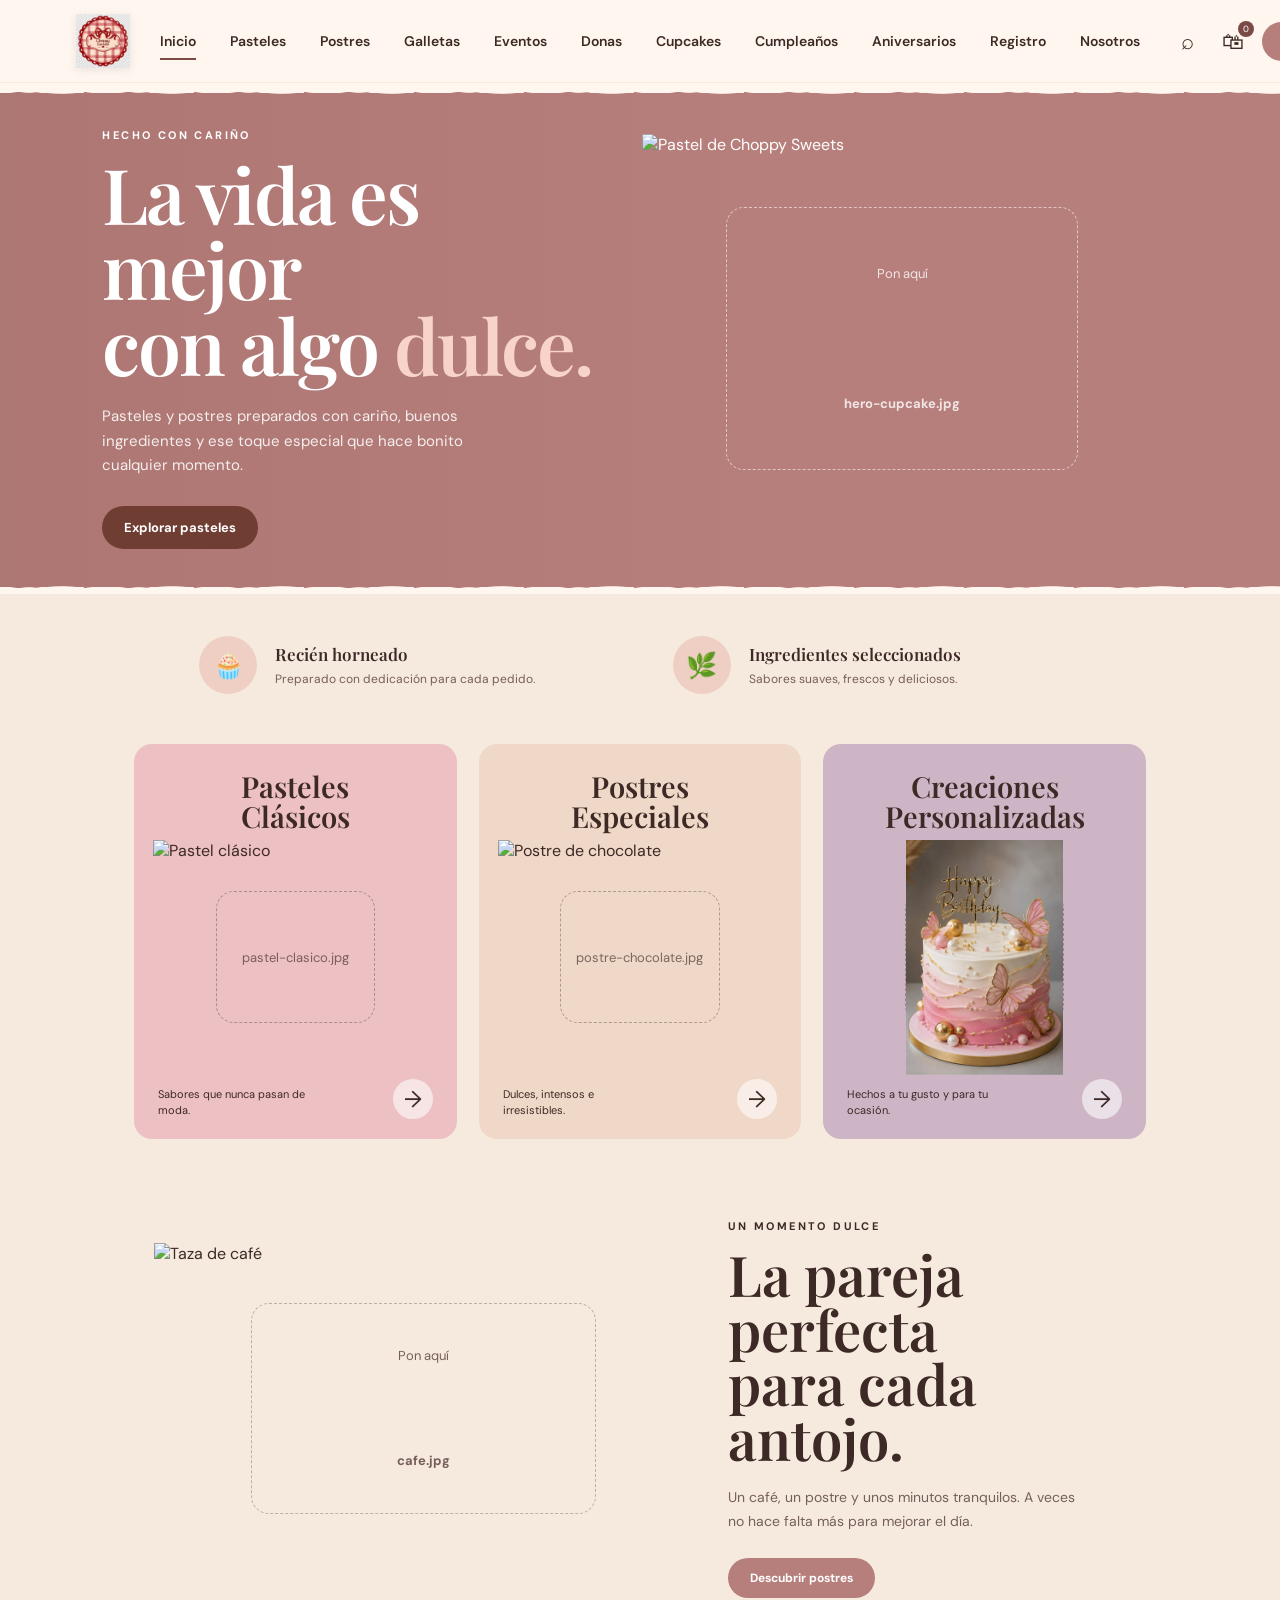
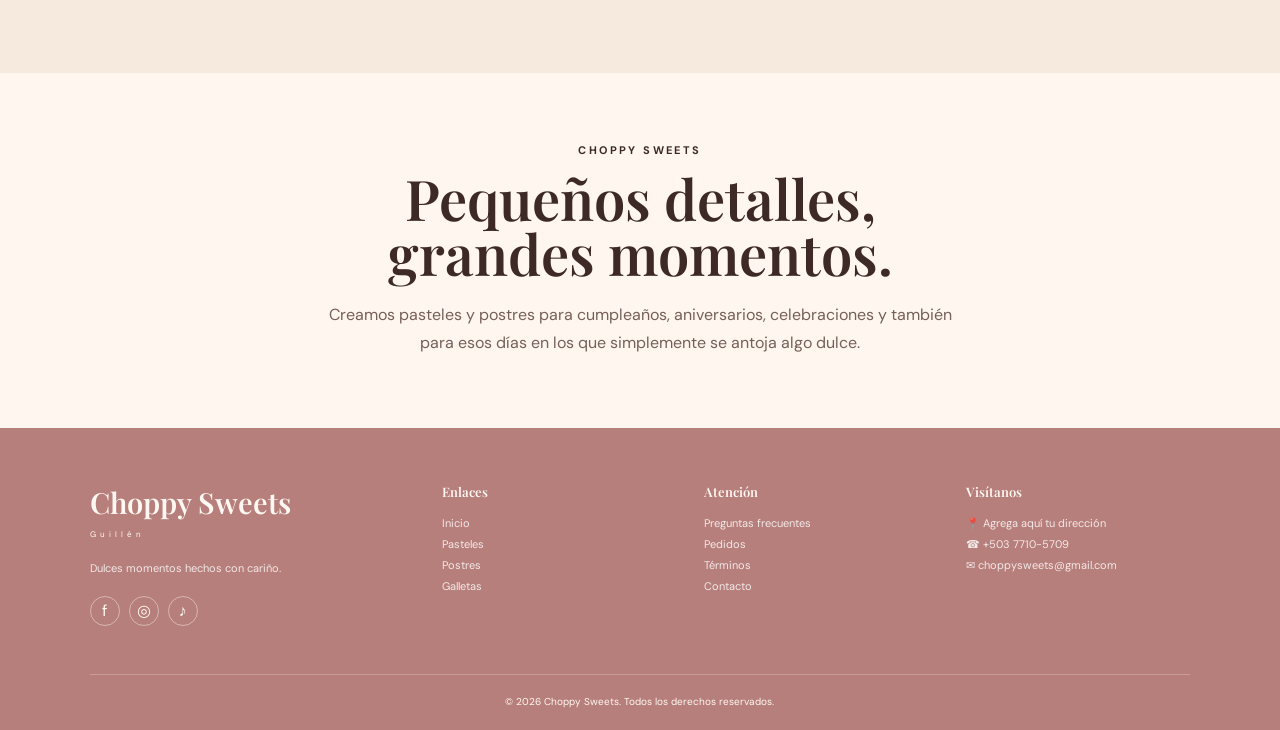
==== index.html @ 7432e02d "primer commit" ====
<!DOCTYPE html>
<html lang="es">
<head>
  <meta charset="UTF-8">
  <meta name="viewport" content="width=device-width, initial-scale=1.0">
  <title>Choppy Sweets</title>
  <link rel="icon" type="image/png" href="logo-choppy-sweets.jfif">

  <link rel="preconnect" href="https://fonts.googleapis.com">
  <link rel="preconnect" href="https://fonts.gstatic.com" crossorigin>
  <link href="https://fonts.googleapis.com/css2?family=DM+Sans:wght@400;500;600;700&family=Playfair+Display:wght@500;600;700&display=swap" rel="stylesheet">

  <link rel="stylesheet" href="style.css">
</head>
<body>

  <!-- =========================
       ENCABEZADO
  ========================== -->
  <header class="topbar">
    <a href="index.html" class="brand">
      <img src="logo-choppy-sweets.jfif" alt="Choppy Sweets" onerror="this.style.display='none'; this.nextElementSibling.style.display='block';">
      <span class="brand-fallback">Choppy Sweets<small>BAKERY</small></span>
    </a>

    <button class="menu-btn" id="menuBtn" aria-label="Abrir menú">☰</button>

    <nav class="nav" id="nav">
      <a href="index.html" class="active">Inicio</a>
        <a href="pasteles/Pasteles.html">Pasteles</a>
      <a href="postres/Postres.html">Postres</a>
      <a href="galletas/Galletas.html">Galletas</a>
      <a href="eventos/Eventos.html">Eventos</a>
      <a href="donas/Donas.html">Donas</a>
      <a href="cupcakes/Cupcakes.html">Cupcakes</a>
      <a href="cumpleaños/Cumpleaños.html">Cumpleaños</a>
      <a href="aniversarios/Aniversarios.html">Aniversarios</a>
      <a href="registro/Registro.html">Registro</a>
      <a href="#nosotros">Nosotros</a>
    </nav>

    <div class="header-actions">
      <button class="icon-btn" aria-label="Buscar" id="searchBtn">⌕</button>
      <a class="icon-btn cart cart-link" href="carrito/Carrito.html" aria-label="Abrir carrito">🛍
        <span id="cartCount">0</span>
      </a>
      <a href="contacto/Contacto.html" class="order-btn">Ordenar</a>
    </div>
  </header>

  <!-- =========================
       HERO
  ========================== -->
  <section class="hero">
    <div class="brush brush-top"></div>
    <div class="hero-copy">
      <span class="mini">HECHO CON CARIÑO</span>
      <h1>La vida es mejor<br>con algo <em>dulce.</em></h1>
      <p>
        Pasteles y postres preparados con cariño,
        buenos ingredientes y ese toque especial
        que hace bonito cualquier momento.
      </p>
      <a href="logo-choppy-sweets.jfif" class="primary-btn">Explorar pasteles</a>
    </div>

    <div class="hero-image">
      <img src="Logo_de_pasteles.jfif" alt="Pastel de Choppy Sweets">
      <span class="placeholder">Pon aquí<br><b>hero-cupcake.jpg</b></span>
    </div>
    <div class="brush brush-bottom"></div>
  </section>

  <!-- =========================
       BENEFICIOS
  ========================== -->
  <section class="benefits">
    <article>
      <div class="benefit-icon">🧁</div>
      <div>
        <h3>Recién horneado</h3>
        <p>Preparado con dedicación para cada pedido.</p>
      </div>
    </article>

    <article>
      <div class="benefit-icon">🌿</div>
      <div>
        <h3>Ingredientes seleccionados</h3>
        <p>Sabores suaves, frescos y deliciosos.</p>
      </div>
    </article>
  </section>

  <!-- =========================
       COLECCIONES
  ========================== -->
  <section class="collections">
    <article class="collection-card rose">
      <h2>Pasteles<br>Clásicos</h2>
      <div class="collection-image">
        <img src="Pastel_clasico.jfif" alt="Pastel clásico">
        <span class="placeholder">pastel-clasico.jpg</span>
      </div>
      <footer>
        <p>Sabores que nunca pasan de moda.</p>
        <a href="pasteles/pasteles.html">→</a>
      </footer>
    </article>

    <article class="collection-card cream">
      <h2>Postres<br>Especiales</h2>
      <div class="collection-image">
        <img src="Postres_personalizados.jfif" alt="Postre de chocolate">
        <span class="placeholder">postre-chocolate.jpg</span>
      </div>
      <footer>
        <p>Dulces, intensos e irresistibles.</p>
        <a href="postres/postres.html">→</a>
      </footer>
    </article>

    <article class="collection-card lavender">
      <h2>Creaciones<br>Personalizadas</h2>
      <div class="collection-image">
        <img src="pasteles_personalizados.jfif" alt="Pastel personalizado">
        <span class="placeholder">pastel-personalizado.jpg</span>
      </div>
      <footer>
        <p>Hechos a tu gusto y para tu ocasión.</p>
        <a href="aniversarios/aniversarios.html">→</a>
      </footer>
    </article>
  </section>

  <!-- =========================
       CAFÉ + POSTRE
  ========================== -->
  <section class="pairing">
    <div class="pairing-image">
      <img src="Cafe_postre.jfif" alt="Taza de café">
      <span class="placeholder">Pon aquí<br><b>cafe.jpg</b></span>
    </div>

    <div class="pairing-copy">
      <span class="mini">UN MOMENTO DULCE</span>
      <h2>La pareja perfecta<br>para cada antojo.</h2>
      <p>
        Un café, un postre y unos minutos tranquilos.
        A veces no hace falta más para mejorar el día.
      </p>
      <a href="postres/postres.html" class="secondary-btn">Descubrir postres</a>
    </div>
  </section>

  <!-- =========================
       NOSOTROS
  ========================== -->
  <section class="about" id="nosotros">
    <span class="mini">CHOPPY SWEETS</span>
    <h2>Pequeños detalles,<br>grandes momentos.</h2>
    <p>
      Creamos pasteles y postres para cumpleaños, aniversarios,
      celebraciones y también para esos días en los que simplemente
      se antoja algo dulce.
    </p>
  </section>
  <!-- =========================
       FOOTER
  ========================== -->
  <footer class="footer">
    <div class="footer-brand">
      <strong>Choppy Sweets</strong>
      <small>Guillén</small>
      <p>Dulces momentos hechos con cariño.</p>
      <div class="socials">
        <a href="#" aria-label="Facebook">f</a>
        <a href="#" aria-label="Instagram">◎</a>
        <a href="#" aria-label="TikTok">♪</a>
      </div>
    </div>

    <div>
      <h4>Enlaces</h4>
      <a href="index.html">Inicio</a>
      <a href="pasteles/Pasteles.html">Pasteles</a>
      <a href="postres/Postres.html">Postres</a>
      <a href="galletas/Galletas.html">Galletas</a>
    </div>

    <div>
      <h4>Atención</h4>
      <a href="#">Preguntas frecuentes</a>
      <a href="#">Pedidos</a>
      <a href="#">Términos</a>
      <a href="contacto/Contacto.html">Contacto</a>
    </div>

    <div>
      <h4>Visítanos</h4>
      <p>📍 Agrega aquí tu dirección</p>
      <p>☎ +503 7710-5709</p>
      <p>✉ choppysweets@gmail.com</p>
    </div>

    <div class="copyright">© 2026 Choppy Sweets. Todos los derechos reservados.</div>
  </footer>

  <!-- Buscador sencillo -->
  <div class="search-modal" id="searchModal">
    <div class="search-box">
      <button id="closeSearch" class="close-search">×</button>
      <h3>¿Qué se te antoja?</h3>
      <input type="text" id="searchInput" placeholder="Pasteles, postres, galletas...">
      <div id="searchResults"></div>
    </div>
  </div>

  <script src="script.js"></script>
</body>
</html>
---- style.css ----
:root{
  --cream:#f6eadf;
  --cream-2:#fff7ef;
  --rose:#b77f7c;
  --rose-dark:#7b4a46;
  --pink:#edc1c4;
  --lavender:#cdb5c6;
  --peach:#efd8c7;
  --ink:#3d2925;
  --muted:#765f5a;
  --line:#d7bdb2;
  --white:#fffdf9;
}

*{
  box-sizing:border-box;
  margin:0;
  padding:0;
}

html{
  scroll-behavior:smooth;
}

body{
  font-family:'DM Sans',sans-serif;
  color:var(--ink);
  background:var(--cream);
  overflow-x:hidden;
}

a{
  color:inherit;
  text-decoration:none;
}

img{
  display:block;
  width:100%;
}

button{
  font:inherit;
}

/* ================= HEADER ================= */

.topbar{
  min-height:76px;
  padding:14px clamp(20px,6vw,76px);
  display:flex;
  align-items:center;
  gap:30px;
  background:var(--cream-2);
  border-bottom:1px solid rgba(123,74,70,.08);
  position:sticky;
  top:0;
  z-index:50;
}

.brand{
  width:165px;
  flex-shrink:0;
}

.brand img{
  max-height:54px;
  object-fit:contain;
  object-position:left center;
}

.brand-fallback{
  display:none;
  font:600 27px 'Playfair Display',serif;
  line-height:.88;
}

.brand-fallback small{
  display:block;
  margin-top:7px;
  font:600 8px 'DM Sans',sans-serif;
  letter-spacing:4px;
}

.nav{
  margin-left:auto;
  display:flex;
  align-items:center;
  gap:34px;
}

.nav a{
  position:relative;
  font-size:14px;
  font-weight:600;
}

.nav a::after{
  content:'';
  position:absolute;
  left:0;
  right:100%;
  bottom:-10px;
  height:2px;
  background:var(--rose-dark);
  transition:.2s ease;
}

.nav a:hover::after,
.nav a.active::after{
  right:0;
}

.header-actions{
  display:flex;
  align-items:center;
  gap:12px;
}

.icon-btn{
  position:relative;
  width:34px;
  height:34px;
  border:0;
  background:transparent;
  color:var(--ink);
  font-size:22px;
  cursor:pointer;
}

.cart span{
  position:absolute;
  top:-3px;
  right:-4px;
  width:16px;
  height:16px;
  border-radius:50%;
  display:grid;
  place-items:center;
  background:var(--rose-dark);
  color:white;
  font-size:9px;
}

.order-btn,
.primary-btn,
.secondary-btn{
  display:inline-flex;
  align-items:center;
  justify-content:center;
  border-radius:30px;
  font-weight:700;
  transition:.2s ease;
}

.order-btn{
  padding:11px 20px;
  background:var(--rose);
  color:white;
  font-size:13px;
}

.order-btn:hover,
.primary-btn:hover,
.secondary-btn:hover{
  transform:translateY(-2px);
}

.menu-btn{
  display:none;
  border:0;
  background:transparent;
  font-size:25px;
  color:var(--ink);
  cursor:pointer;
}

/* ================= HERO ================= */

.hero{
  position:relative;
  min-height:500px;
  display:grid;
  grid-template-columns:1fr 1.05fr;
  align-items:center;
  padding:45px clamp(24px,8vw,110px);
  background:
    linear-gradient(90deg, rgba(116,70,67,.15), transparent 60%),
    var(--rose);
  color:white;
  overflow:hidden;
}

.hero-copy{
  position:relative;
  z-index:4;
  max-width:500px;
}

.mini{
  display:block;
  margin-bottom:14px;
  font-size:11px;
  font-weight:700;
  letter-spacing:2.4px;
}

.hero h1{
  font:600 clamp(49px,6vw,78px)/.98 'Playfair Display',serif;
  letter-spacing:-2px;
}

.hero h1 em{
  color:#f7d3ca;
  font-style:normal;
}

.hero-copy p{
  max-width:400px;
  margin:22px 0 28px;
  font-size:15px;
  line-height:1.65;
  color:rgba(255,255,255,.88);
}

.primary-btn{
  padding:13px 22px;
  background:#6f3d31;
  color:white;
  font-size:13px;
}

.hero-image{
  position:relative;
  z-index:3;
  min-height:410px;
  display:flex;
  align-items:center;
  justify-content:center;
}

.hero-image img{
  width:min(100%,520px);
  height:410px;
  object-fit:contain;
  position:relative;
  z-index:2;
}

.placeholder{
  position:absolute;
  inset:18%;
  z-index:1;
  display:grid;
  place-items:center;
  text-align:center;
  border:1px dashed rgba(255,255,255,.55);
  border-radius:18px;
  color:rgba(255,255,255,.8);
  font-size:13px;
}

.hero-image img[src]:not([src=""]){
  z-index:2;
}

.hero-image img:not([src]),
.hero-image img[src=""]{
  display:none;
}

/* bordes tipo pincel */
.brush{
  position:absolute;
  left:-2%;
  width:104%;
  height:32px;
  z-index:5;
  pointer-events:none;
  background:
    radial-gradient(ellipse at 20% 50%, var(--cream-2) 0 38%, transparent 40%),
    radial-gradient(ellipse at 50% 50%, var(--cream-2) 0 36%, transparent 38%),
    radial-gradient(ellipse at 80% 50%, var(--cream-2) 0 40%, transparent 42%);
  background-size:110px 35px;
}

.brush-top{
  top:-17px;
}

.brush-bottom{
  bottom:-17px;
}

/* ================= BENEFICIOS ================= */

.benefits{
  max-width:930px;
  margin:0 auto;
  padding:42px 24px 20px;
  display:grid;
  grid-template-columns:1fr 1fr;
  gap:65px;
}

.benefits article{
  display:flex;
  align-items:center;
  gap:18px;
}

.benefit-icon{
  width:58px;
  height:58px;
  flex-shrink:0;
  border-radius:50%;
  display:grid;
  place-items:center;
  background:#efcfc4;
  font-size:25px;
}

.benefits h3{
  margin-bottom:5px;
  font:600 17px 'Playfair Display',serif;
}

.benefits p{
  color:var(--muted);
  font-size:12px;
  line-height:1.5;
}

/* ================= COLECCIONES ================= */

.collections{
  max-width:1060px;
  margin:0 auto;
  padding:30px 24px 60px;
  display:grid;
  grid-template-columns:repeat(3,1fr);
  gap:22px;
}

.collection-card{
  min-height:385px;
  padding:28px 24px 20px;
  border-radius:18px;
  overflow:hidden;
  display:flex;
  flex-direction:column;
}

.collection-card.rose{background:var(--pink);}
.collection-card.cream{background:var(--peach);}
.collection-card.lavender{background:var(--lavender);}

.collection-card h2{
  text-align:center;
  font:600 29px/1.03 'Playfair Display',serif;
}

.collection-image{
  position:relative;
  flex:1;
  min-height:230px;
  margin:8px -5px 4px;
}

.collection-image img{
  height:235px;
  object-fit:contain;
  position:relative;
  z-index:2;
}

.collection-image .placeholder{
  inset:22%;
  border-color:rgba(61,41,37,.35);
  color:rgba(61,41,37,.65);
}

.collection-card footer{
  display:flex;
  align-items:flex-end;
  justify-content:space-between;
  gap:16px;
}

.collection-card footer p{
  max-width:150px;
  font-size:11px;
  line-height:1.45;
}

.collection-card footer a{
  width:40px;
  height:40px;
  flex-shrink:0;
  border-radius:50%;
  display:grid;
  place-items:center;
  background:rgba(255,255,255,.58);
  font-size:23px;
  transition:.2s;
}

.collection-card footer a:hover{
  transform:translateX(4px);
}

/* ================= PAIRING ================= */

.pairing{
  max-width:1020px;
  margin:0 auto;
  padding:20px 24px 75px;
  display:grid;
  grid-template-columns:1.15fr .85fr;
  align-items:center;
  gap:35px;
}

.pairing-image{
  position:relative;
  min-height:330px;
}

.pairing-image img{
  height:330px;
  object-fit:contain;
  position:relative;
  z-index:2;
}

.pairing-image .placeholder{
  inset:18%;
  border-color:rgba(61,41,37,.3);
  color:var(--muted);
}

.pairing-copy h2,
.about h2{
  font:600 clamp(38px,5vw,56px)/.98 'Playfair Display',serif;
}

.pairing-copy p{
  margin:20px 0 24px;
  max-width:360px;
  color:var(--muted);
  line-height:1.7;
  font-size:14px;
}

.secondary-btn{
  padding:12px 22px;
  background:var(--rose);
  color:white;
  font-size:12px;
}

/* ================= ABOUT ================= */

.about{
  padding:70px 24px;
  text-align:center;
  background:var(--cream-2);
}

.about h2{
  margin-bottom:20px;
}

.about p{
  max-width:650px;
  margin:auto;
  color:var(--muted);
  line-height:1.8;
}

/* ================= FOOTER ================= */

.footer{
  padding:55px clamp(24px,7vw,90px) 22px;
  display:grid;
  grid-template-columns:1.4fr repeat(3,1fr);
  gap:38px;
  background:var(--rose);
  color:#fff8f2;
}

.footer-brand strong{
  display:block;
  font:600 29px 'Playfair Display',serif;
}

.footer-brand small{
  letter-spacing:4px;
  font-size:8px;
}

.footer-brand p{
  max-width:220px;
  margin:18px 0;
  font-size:11px;
  line-height:1.6;
  color:rgba(255,255,255,.82);
}

.socials{
  display:flex;
  gap:9px;
}

.socials a{
  width:30px;
  height:30px;
  border-radius:50%;
  display:grid;
  place-items:center;
  border:1px solid rgba(255,255,255,.42);
}

.footer h4{
  margin-bottom:16px;
  font:600 13px 'Playfair Display',serif;
}

.footer>div:not(.footer-brand) a,
.footer>div:not(.footer-brand) p{
  display:block;
  margin:7px 0;
  font-size:11px;
  color:rgba(255,255,255,.83);
}

.copyright{
  grid-column:1/-1;
  padding-top:20px;
  margin-top:10px;
  border-top:1px solid rgba(255,255,255,.22);
  text-align:center;
  font-size:10px;
}

/* ================= BUSCADOR ================= */

.search-modal{
  position:fixed;
  inset:0;
  z-index:100;
  display:none;
  place-items:center;
  padding:20px;
  background:rgba(54,34,30,.48);
  backdrop-filter:blur(6px);
}

.search-modal.open{
  display:grid;
}

.search-box{
  position:relative;
  width:min(520px,100%);
  padding:34px;
  border-radius:18px;
  background:var(--cream-2);
  box-shadow:0 30px 80px rgba(45,27,24,.25);
}

.search-box h3{
  margin-bottom:18px;
  font:600 30px 'Playfair Display',serif;
}

.search-box input{
  width:100%;
  padding:13px 15px;
  border:1px solid var(--line);
  border-radius:10px;
  background:white;
  outline:none;
  color:var(--ink);
}

.close-search{
  position:absolute;
  top:12px;
  right:16px;
  border:0;
  background:transparent;
  font-size:28px;
  color:var(--ink);
  cursor:pointer;
}

#searchResults{
  margin-top:12px;
}

.search-result{
  display:block;
  padding:11px 2px;
  border-bottom:1px solid var(--line);
  font-size:13px;
}

/* ================= RESPONSIVE ================= */

@media(max-width:900px){
  .menu-btn{
    display:block;
    margin-left:auto;
  }

  .nav{
    position:absolute;
    top:100%;
    left:0;
    right:0;
    display:none;
    flex-direction:column;
    align-items:stretch;
    gap:0;
    padding:12px 24px 20px;
    background:var(--cream-2);
    border-bottom:1px solid var(--line);
  }

  .nav.open{
    display:flex;
  }

  .nav a{
    padding:12px 0;
  }

  .nav a::after{
    display:none;
  }

  .header-actions{
    margin-left:0;
  }

  .icon-btn{
    display:none;
  }

  .hero{
    grid-template-columns:1fr;
    padding-top:70px;
    text-align:center;
  }

  .hero-copy{
    margin:auto;
  }

  .hero-copy p{
    margin-left:auto;
    margin-right:auto;
  }

  .hero-image{
    min-height:330px;
  }

  .hero-image img{
    height:330px;
  }

  .collections{
    grid-template-columns:1fr;
    max-width:560px;
  }

  .pairing{
    grid-template-columns:1fr;
    text-align:center;
  }

  .pairing-copy p{
    margin-left:auto;
    margin-right:auto;
  }

  .footer{
    grid-template-columns:1fr 1fr;
  }
}

@media(max-width:600px){
  .topbar{
    padding:12px 16px;
    gap:12px;
  }

  .brand{
    width:125px;
  }

  .order-btn{
    padding:9px 13px;
    font-size:11px;
  }

  .benefits{
    grid-template-columns:1fr;
    gap:20px;
  }

  .hero{
    padding-left:20px;
    padding-right:20px;
  }

  .hero h1{
    font-size:48px;
  }

  .collection-card{
    min-height:350px;
  }

  .footer{
    grid-template-columns:1fr;
  }

  .copyright{
    grid-column:1;
  }
}
/* =========================
   ANIMACIÓN DEL LOGO
========================= */

.brand img {
  animation: logoFlotando 3s ease-in-out infinite;
  transform-origin: center;
}

/* Movimiento suave hacia arriba y abajo */
@keyframes logoFlotando {
  0%, 100% {
    transform: translateY(0) rotate(0deg);
  }

  25% {
    transform: translateY(-5px) rotate(-2deg);
  }

  50% {
    transform: translateY(0) rotate(0deg);
  }

  75% {
    transform: translateY(-5px) rotate(2deg);
  }
}

/* Efecto al pasar el mouse */
.brand:hover img {
  animation: logoRebote 0.7s ease;
}

@keyframes logoRebote {
  0% {
    transform: scale(1);
  }

  30% {
    transform: scale(1.08) rotate(-4deg);
  }

  60% {
    transform: scale(0.95) rotate(4deg);
  }

  100% {
    transform: scale(1) rotate(0deg);
  }
}

/* =========================
   CARRITO GLOBAL
========================= */
.cart-link{
  display:grid;
  place-items:center;
  text-decoration:none;
}
.cart-link #cartCount{
  pointer-events:none;
}
/* Ajustes para el logo sin fondo */
.brand {
  display: flex;
  align-items: center;
  width: auto; /* Permite que el contenedor se ajuste al ancho real del logo */
  flex-shrink: 0;
}

.brand img {
  height: 58px; /* Controla la altura en la barra superior */
  width: auto;  /* Mantiene la proporción circular del logo */
  object-fit: contain;
  filter: drop-shadow(0 2px 4px rgba(0, 0, 0, 0.08)); /* Sombra suave opcional */
}
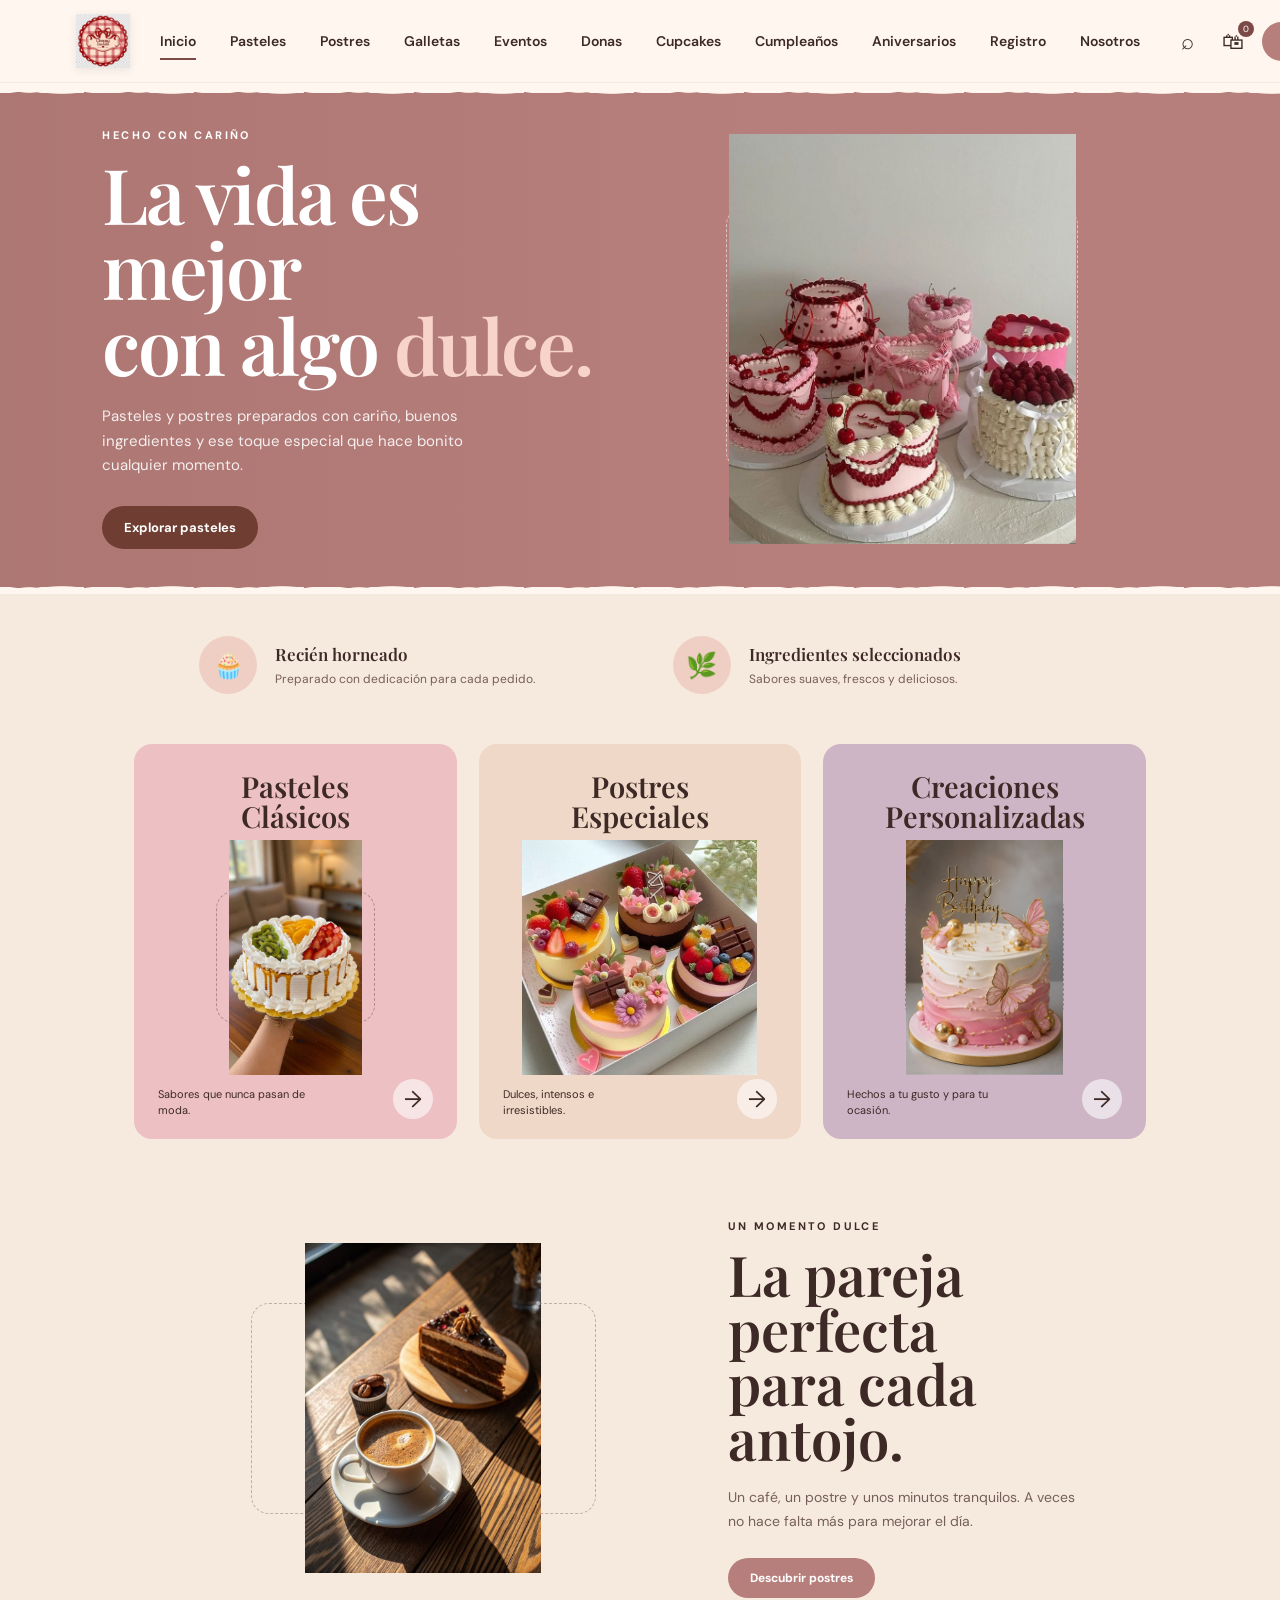
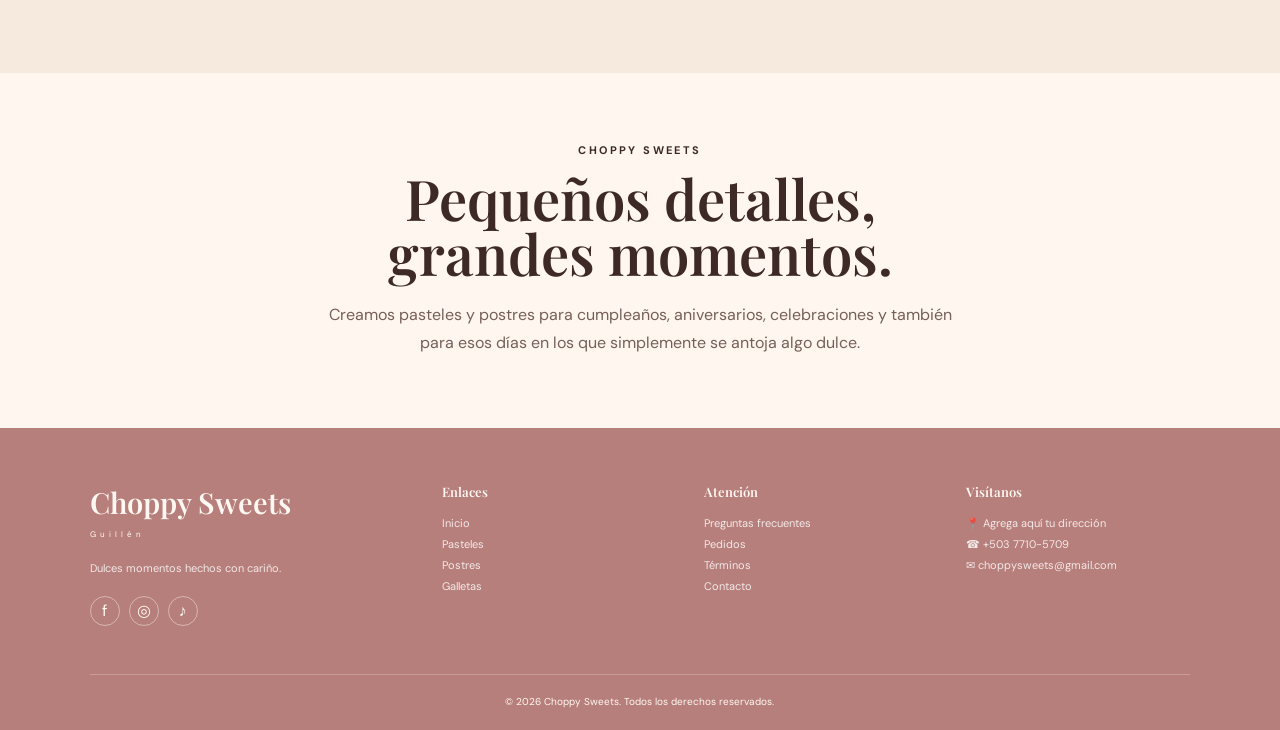
==== commit 324a6295: "Fix links and image filenames in index.html" ====
--- a/index.html
+++ b/index.html
@@ -27,15 +27,15 @@
 
     <nav class="nav" id="nav">
       <a href="index.html" class="active">Inicio</a>
-        <a href="pasteles/Pasteles.html">Pasteles</a>
-      <a href="postres/Postres.html">Postres</a>
-      <a href="galletas/Galletas.html">Galletas</a>
-      <a href="eventos/Eventos.html">Eventos</a>
-      <a href="donas/Donas.html">Donas</a>
-      <a href="cupcakes/Cupcakes.html">Cupcakes</a>
-      <a href="cumpleaños/Cumpleaños.html">Cumpleaños</a>
-      <a href="aniversarios/Aniversarios.html">Aniversarios</a>
-      <a href="registro/Registro.html">Registro</a>
+        <a href="pasteles/pasteles.html">Pasteles</a>
+      <a href="postres/postres.html">Postres</a>
+      <a href="galletas/galletas.html">Galletas</a>
+      <a href="eventos/eventos.html">Eventos</a>
+      <a href="donas/donas.html">Donas</a>
+      <a href="cupcakes/cupcakes.html">Cupcakes</a>
+      <a href="cumpleaños/cumpleaños.html">Cumpleaños</a>
+      <a href="aniversarios/aniversarios.html">Aniversarios</a>
+      <a href="registro/registro.html">Registro</a>
       <a href="#nosotros">Nosotros</a>
     </nav>
 
@@ -65,7 +65,7 @@
     </div>
 
     <div class="hero-image">
-      <img src="Logo_de_pasteles.jfif" alt="Pastel de Choppy Sweets">
+      <img src="logo_de_pasteles.jfif" alt="Pastel de Choppy Sweets">
       <span class="placeholder">Pon aquí<br><b>hero-cupcake.jpg</b></span>
     </div>
     <div class="brush brush-bottom"></div>
@@ -99,7 +99,7 @@
     <article class="collection-card rose">
       <h2>Pasteles<br>Clásicos</h2>
       <div class="collection-image">
-        <img src="Pastel_clasico.jfif" alt="Pastel clásico">
+        <img src="pastel_clasico.jfif" alt="Pastel clásico">
         <span class="placeholder">pastel-clasico.jpg</span>
       </div>
       <footer>
@@ -111,7 +111,7 @@
     <article class="collection-card cream">
       <h2>Postres<br>Especiales</h2>
       <div class="collection-image">
-        <img src="Postres_personalizados.jfif" alt="Postre de chocolate">
+        <img src="postres_personalizados.jfif" alt="Postre de chocolate">
         <span class="placeholder">postre-chocolate.jpg</span>
       </div>
       <footer>
@@ -138,7 +138,7 @@
   ========================== -->
   <section class="pairing">
     <div class="pairing-image">
-      <img src="Cafe_postre.jfif" alt="Taza de café">
+      <img src="cafe_postre.jfif" alt="Taza de café">
       <span class="placeholder">Pon aquí<br><b>cafe.jpg</b></span>
     </div>
 
@@ -183,9 +183,9 @@
     <div>
       <h4>Enlaces</h4>
       <a href="index.html">Inicio</a>
-      <a href="pasteles/Pasteles.html">Pasteles</a>
-      <a href="postres/Postres.html">Postres</a>
-      <a href="galletas/Galletas.html">Galletas</a>
+      <a href="pasteles/pasteles.html">Pasteles</a>
+      <a href="postres/postres.html">Postres</a>
+      <a href="galletas/galletas.html">Galletas</a>
     </div>
 
     <div>
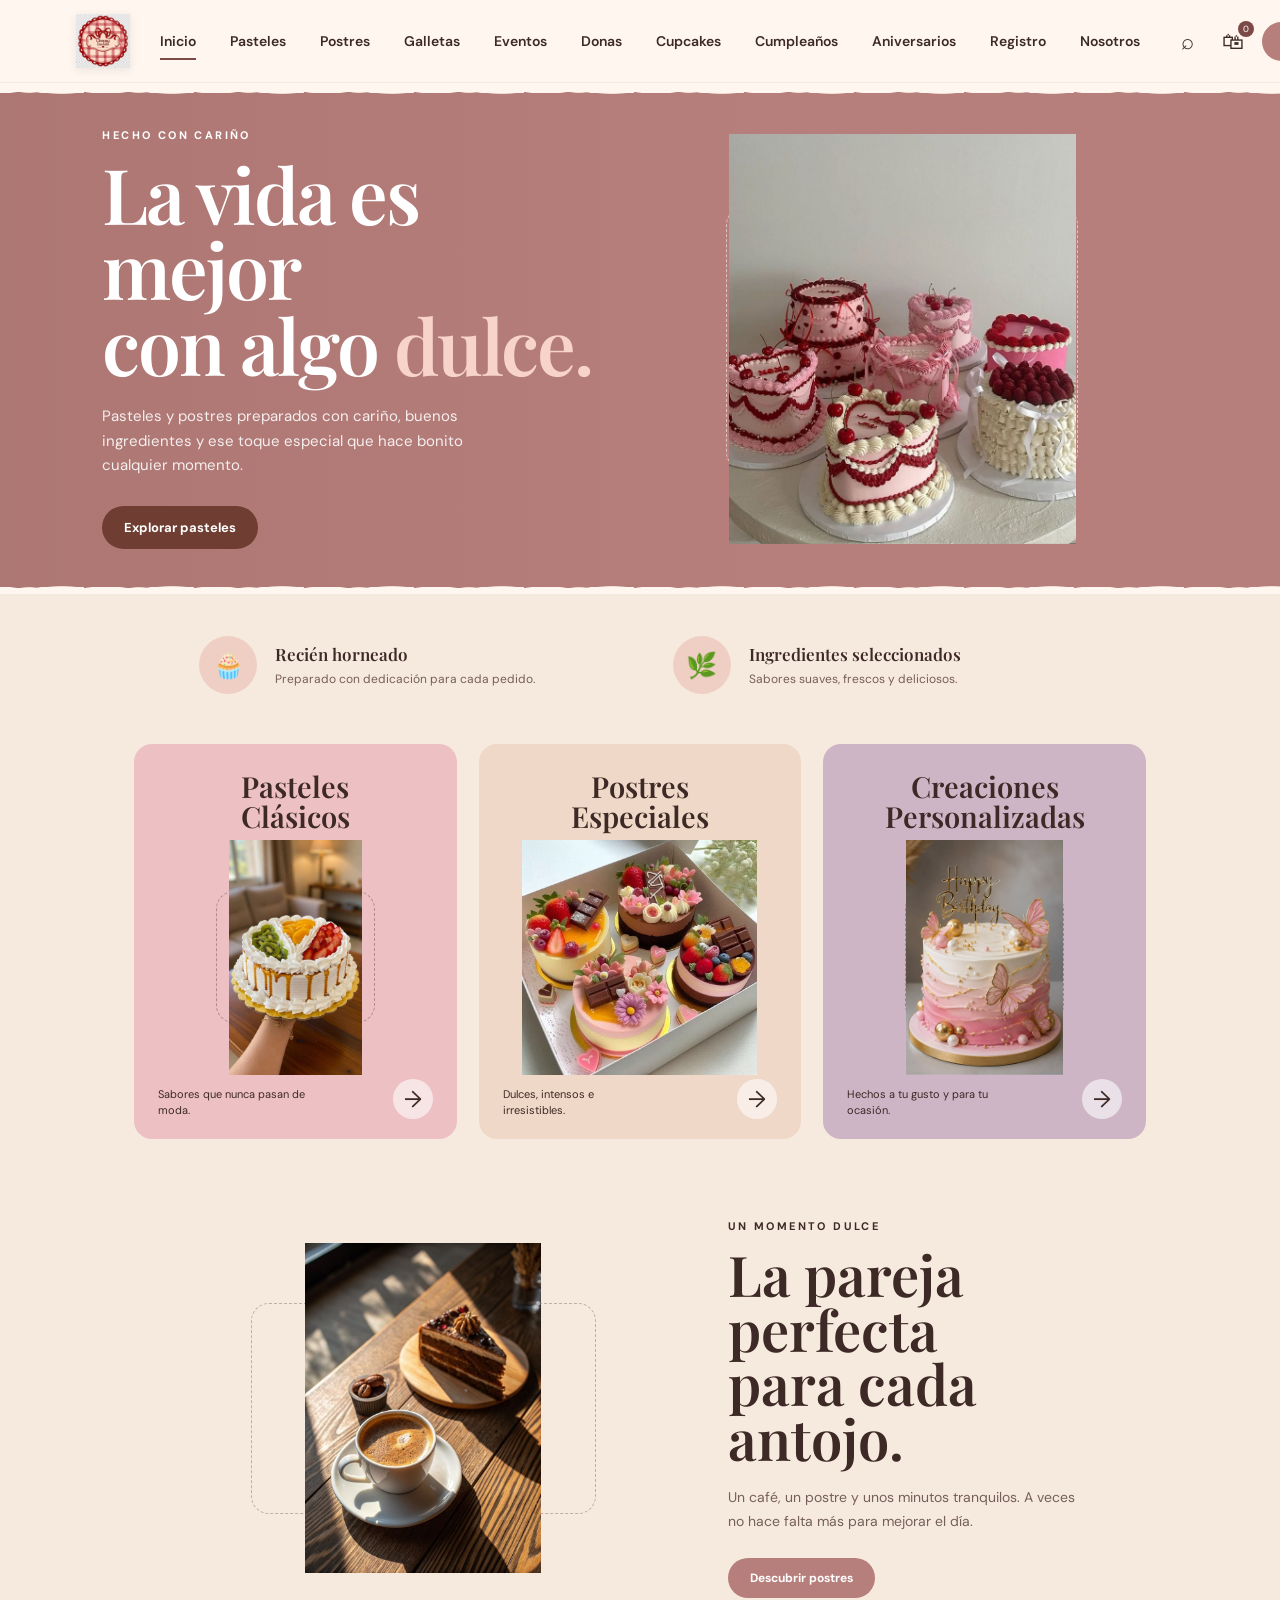
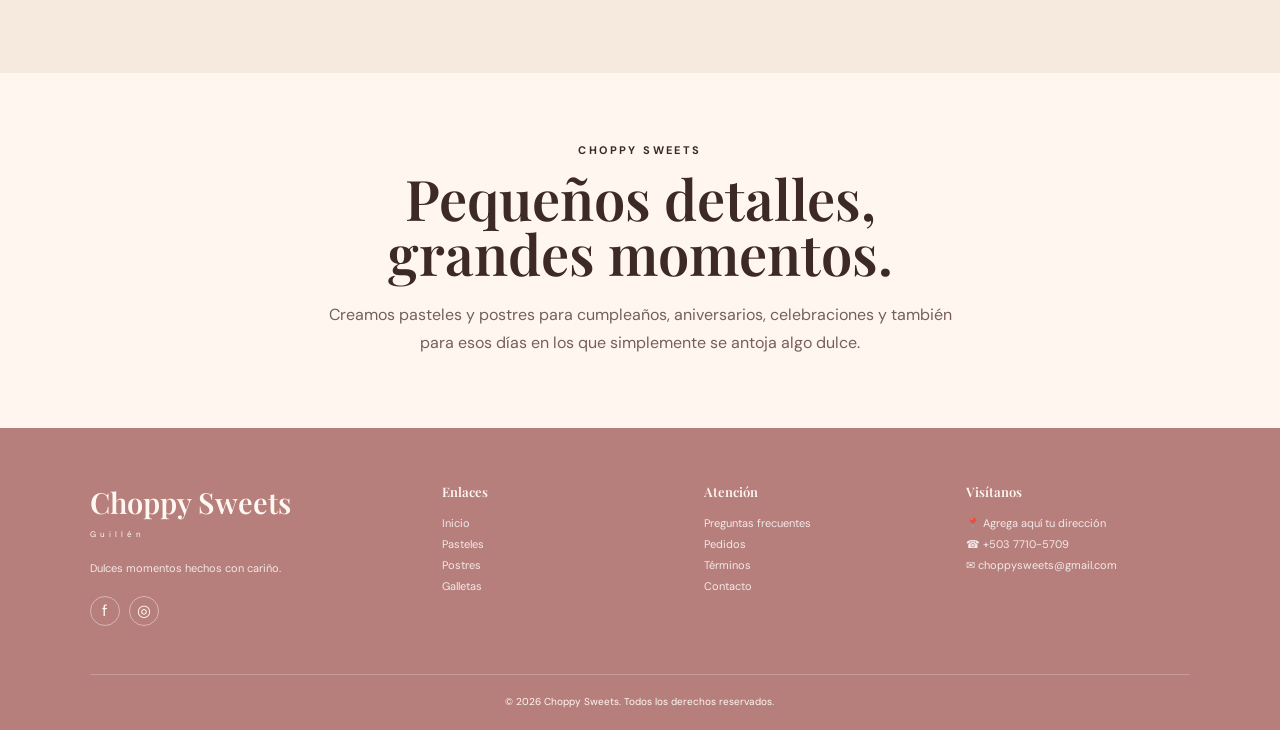
==== commit 69e5bc39: "Update index.html" ====
--- a/index.html
+++ b/index.html
@@ -26,7 +26,7 @@
     <button class="menu-btn" id="menuBtn" aria-label="Abrir menú">☰</button>
 
     <nav class="nav" id="nav">
-      <a href="index.html" class="active">Inicio</a>
+      <a href="../index.html" class="active">Inicio</a>
         <a href="pasteles/pasteles.html">Pasteles</a>
       <a href="postres/postres.html">Postres</a>
       <a href="galletas/galletas.html">Galletas</a>
@@ -41,10 +41,10 @@
 
     <div class="header-actions">
       <button class="icon-btn" aria-label="Buscar" id="searchBtn">⌕</button>
-      <a class="icon-btn cart cart-link" href="carrito/Carrito.html" aria-label="Abrir carrito">🛍
+      <a class="icon-btn cart cart-link" href="carrito/carrito.html" aria-label="Abrir carrito">🛍
         <span id="cartCount">0</span>
       </a>
-      <a href="contacto/Contacto.html" class="order-btn">Ordenar</a>
+      <a href="contacto/contacto.html" class="order-btn">Ordenar</a>
     </div>
   </header>
 
@@ -174,9 +174,8 @@
       <small>Guillén</small>
       <p>Dulces momentos hechos con cariño.</p>
       <div class="socials">
-        <a href="#" aria-label="Facebook">f</a>
-        <a href="#" aria-label="Instagram">◎</a>
-        <a href="#" aria-label="TikTok">♪</a>
+        <a href="#" https://www.facebook.com/share/19TPrb8zEe/="Facebook">f</a>
+        <a href="#" https://www.instagram.com/jeni.ferguillen?stkn=bGZlbGFiYzBqMml3="Instagram">◎</a>
       </div>
     </div>
 
@@ -193,7 +192,7 @@
       <a href="#">Preguntas frecuentes</a>
       <a href="#">Pedidos</a>
       <a href="#">Términos</a>
-      <a href="contacto/Contacto.html">Contacto</a>
+      <a href="contacto/contacto.html">Contacto</a>
     </div>
 
     <div>
